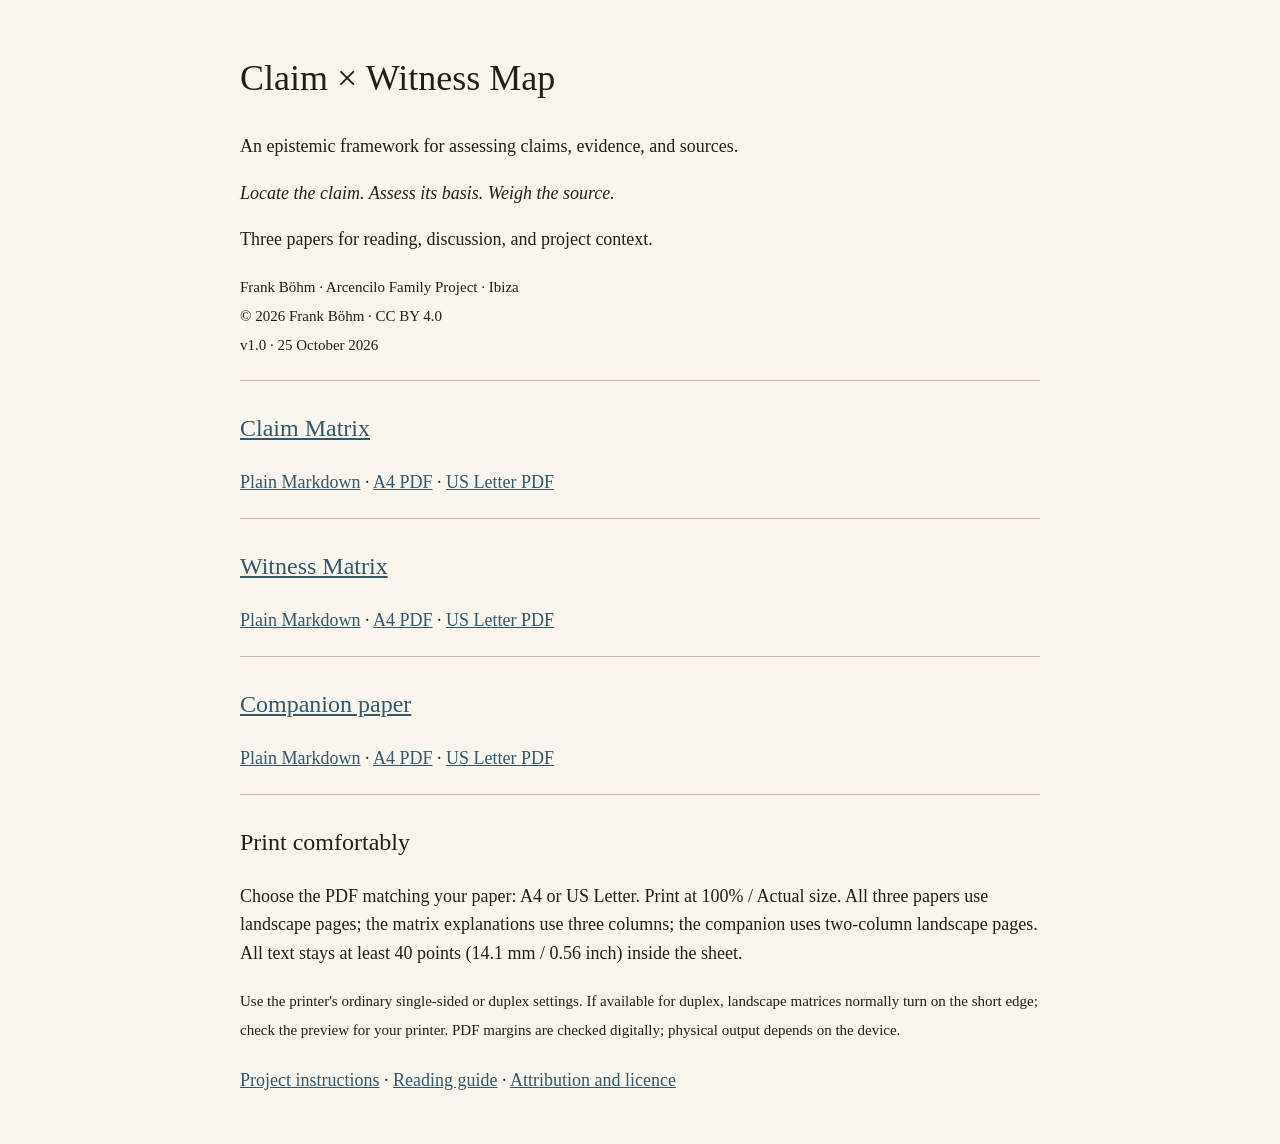
==== html/index.html @ 0bbe0c0c "Publish CWM v1.0 under CC BY 4.0" ====
<!doctype html><html lang="en"><meta charset="utf-8"><meta name="viewport" content="width=device-width,initial-scale=1"><title>Claim × Witness Map · Reading and print editions</title><style>body{background:#faf6ee;color:#241e18;max-width:800px;margin:50px auto;padding:0 24px;font:18px/1.6 Georgia,serif}h1,h2{font-weight:400}h1{font-size:36px}h2{font-size:24px}section{border-top:1px solid #c8baa3;margin:22px 0;padding-top:8px}a{color:#31586b}small{font-size:15px}</style><h1>Claim × Witness Map</h1><p>An epistemic framework for assessing claims, evidence, and sources.</p><p><em>Locate the claim. Assess its basis. Weigh the source.</em></p><p>Three papers for reading, discussion, and project context.</p><p><small>Frank Böhm · Arcencilo Family Project · Ibiza<br>© 2026 Frank Böhm · CC BY 4.0<br>v1.0 · 25 October 2026</small></p><section><h2><a href="claim-matrix.html">Claim Matrix</a></h2><p><a href="../markdown/claim-matrix.md">Plain Markdown</a> · <a href="../pdf/a4/Claim-Matrix.pdf">A4 PDF</a> · <a href="../pdf/us-letter/Claim-Matrix.pdf">US Letter PDF</a></p></section><section><h2><a href="witness-matrix.html">Witness Matrix</a></h2><p><a href="../markdown/witness-matrix.md">Plain Markdown</a> · <a href="../pdf/a4/Witness-Matrix.pdf">A4 PDF</a> · <a href="../pdf/us-letter/Witness-Matrix.pdf">US Letter PDF</a></p></section><section><h2><a href="companion-paper.html">Companion paper</a></h2><p><a href="../markdown/companion-paper.md">Plain Markdown</a> · <a href="../pdf/a4/Companion-Paper.pdf">A4 PDF</a> · <a href="../pdf/us-letter/Companion-Paper.pdf">US Letter PDF</a></p></section><section><h2>Print comfortably</h2><p>Choose the PDF matching your paper: A4 or US Letter. Print at 100% / Actual size. All three papers use landscape pages; the matrix explanations use three columns; the companion uses two-column landscape pages. All text stays at least 40 points (14.1 mm / 0.56 inch) inside the sheet.</p><small>Use the printer's ordinary single-sided or duplex settings. If available for duplex, landscape matrices normally turn on the short edge; check the preview for your printer. PDF margins are checked digitally; physical output depends on the device.</small></section><p><a href="../markdown/project-instructions.md">Project instructions</a> · <a href="../README.md">Reading guide</a> · <a href="../NOTICE.md">Attribution and licence</a></p></html>
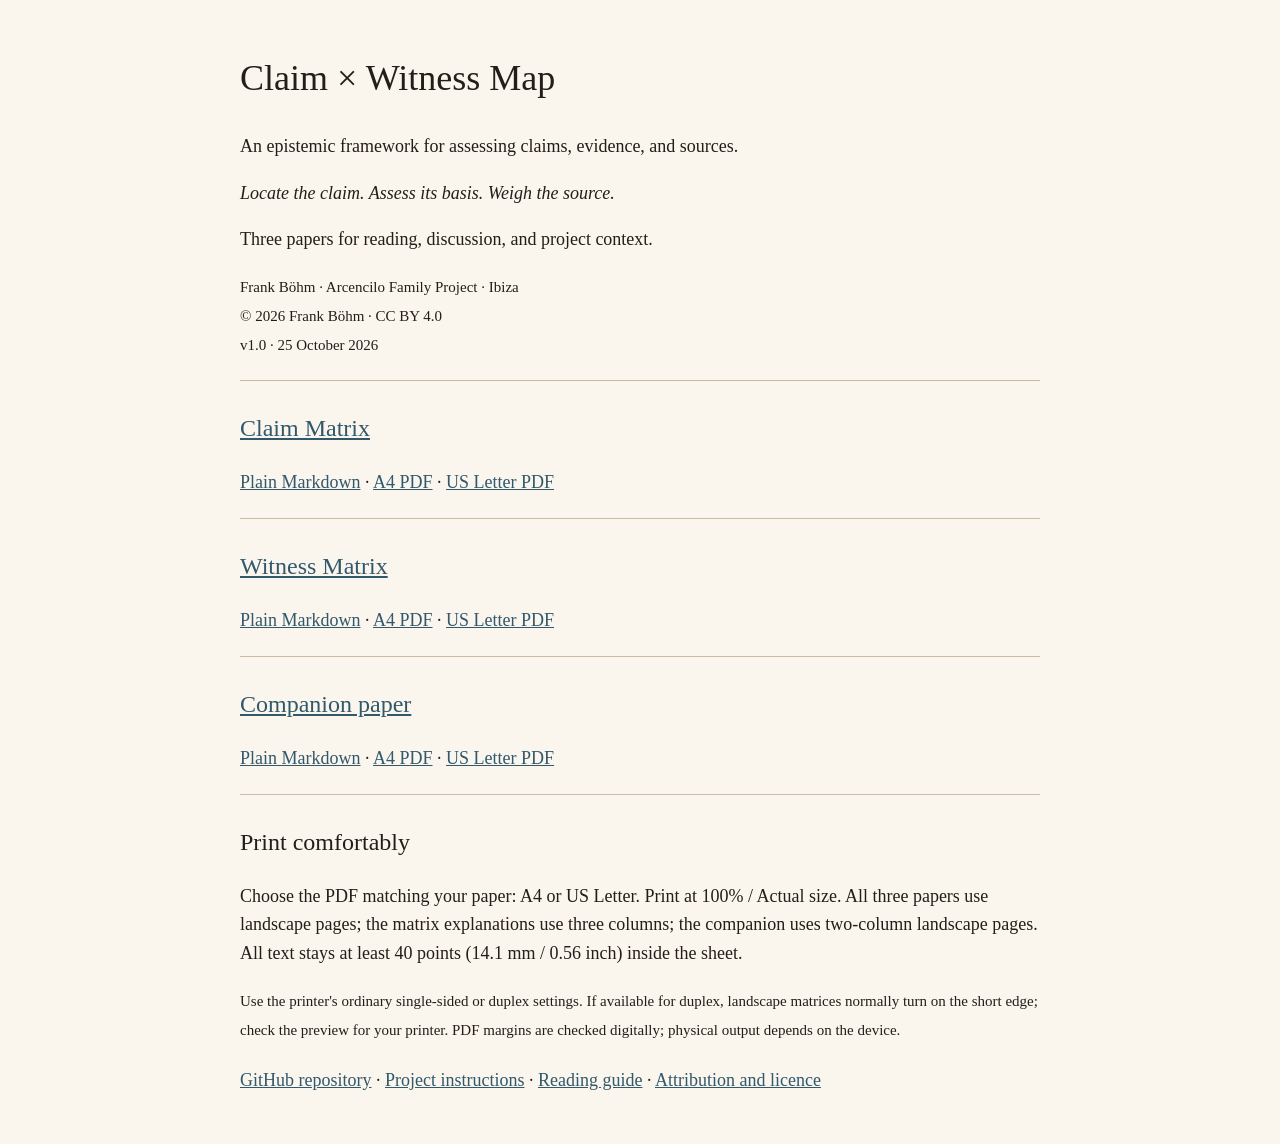
==== commit 44a9442b: "Link readers directly to the formatted CWM website" ====
--- a/html/index.html
+++ b/html/index.html
@@ -1 +1 @@
-<!doctype html><html lang="en"><meta charset="utf-8"><meta name="viewport" content="width=device-width,initial-scale=1"><title>Claim × Witness Map · Reading and print editions</title><style>body{background:#faf6ee;color:#241e18;max-width:800px;margin:50px auto;padding:0 24px;font:18px/1.6 Georgia,serif}h1,h2{font-weight:400}h1{font-size:36px}h2{font-size:24px}section{border-top:1px solid #c8baa3;margin:22px 0;padding-top:8px}a{color:#31586b}small{font-size:15px}</style><h1>Claim × Witness Map</h1><p>An epistemic framework for assessing claims, evidence, and sources.</p><p><em>Locate the claim. Assess its basis. Weigh the source.</em></p><p>Three papers for reading, discussion, and project context.</p><p><small>Frank Böhm · Arcencilo Family Project · Ibiza<br>© 2026 Frank Böhm · CC BY 4.0<br>v1.0 · 25 October 2026</small></p><section><h2><a href="claim-matrix.html">Claim Matrix</a></h2><p><a href="../markdown/claim-matrix.md">Plain Markdown</a> · <a href="../pdf/a4/Claim-Matrix.pdf">A4 PDF</a> · <a href="../pdf/us-letter/Claim-Matrix.pdf">US Letter PDF</a></p></section><section><h2><a href="witness-matrix.html">Witness Matrix</a></h2><p><a href="../markdown/witness-matrix.md">Plain Markdown</a> · <a href="../pdf/a4/Witness-Matrix.pdf">A4 PDF</a> · <a href="../pdf/us-letter/Witness-Matrix.pdf">US Letter PDF</a></p></section><section><h2><a href="companion-paper.html">Companion paper</a></h2><p><a href="../markdown/companion-paper.md">Plain Markdown</a> · <a href="../pdf/a4/Companion-Paper.pdf">A4 PDF</a> · <a href="../pdf/us-letter/Companion-Paper.pdf">US Letter PDF</a></p></section><section><h2>Print comfortably</h2><p>Choose the PDF matching your paper: A4 or US Letter. Print at 100% / Actual size. All three papers use landscape pages; the matrix explanations use three columns; the companion uses two-column landscape pages. All text stays at least 40 points (14.1 mm / 0.56 inch) inside the sheet.</p><small>Use the printer's ordinary single-sided or duplex settings. If available for duplex, landscape matrices normally turn on the short edge; check the preview for your printer. PDF margins are checked digitally; physical output depends on the device.</small></section><p><a href="../markdown/project-instructions.md">Project instructions</a> · <a href="../README.md">Reading guide</a> · <a href="../NOTICE.md">Attribution and licence</a></p></html>+<!doctype html><html lang="en"><meta charset="utf-8"><meta name="viewport" content="width=device-width,initial-scale=1"><title>Claim × Witness Map · Reading and print editions</title><style>body{background:#faf6ee;color:#241e18;max-width:800px;margin:50px auto;padding:0 24px;font:18px/1.6 Georgia,serif}h1,h2{font-weight:400}h1{font-size:36px}h2{font-size:24px}section{border-top:1px solid #c8baa3;margin:22px 0;padding-top:8px}a{color:#31586b}small{font-size:15px}</style><h1>Claim × Witness Map</h1><p>An epistemic framework for assessing claims, evidence, and sources.</p><p><em>Locate the claim. Assess its basis. Weigh the source.</em></p><p>Three papers for reading, discussion, and project context.</p><p><small>Frank Böhm · Arcencilo Family Project · Ibiza<br>© 2026 Frank Böhm · CC BY 4.0<br>v1.0 · 25 October 2026</small></p><section><h2><a href="claim-matrix.html">Claim Matrix</a></h2><p><a href="../markdown/claim-matrix.md">Plain Markdown</a> · <a href="../pdf/a4/Claim-Matrix.pdf">A4 PDF</a> · <a href="../pdf/us-letter/Claim-Matrix.pdf">US Letter PDF</a></p></section><section><h2><a href="witness-matrix.html">Witness Matrix</a></h2><p><a href="../markdown/witness-matrix.md">Plain Markdown</a> · <a href="../pdf/a4/Witness-Matrix.pdf">A4 PDF</a> · <a href="../pdf/us-letter/Witness-Matrix.pdf">US Letter PDF</a></p></section><section><h2><a href="companion-paper.html">Companion paper</a></h2><p><a href="../markdown/companion-paper.md">Plain Markdown</a> · <a href="../pdf/a4/Companion-Paper.pdf">A4 PDF</a> · <a href="../pdf/us-letter/Companion-Paper.pdf">US Letter PDF</a></p></section><section><h2>Print comfortably</h2><p>Choose the PDF matching your paper: A4 or US Letter. Print at 100% / Actual size. All three papers use landscape pages; the matrix explanations use three columns; the companion uses two-column landscape pages. All text stays at least 40 points (14.1 mm / 0.56 inch) inside the sheet.</p><small>Use the printer's ordinary single-sided or duplex settings. If available for duplex, landscape matrices normally turn on the short edge; check the preview for your printer. PDF margins are checked digitally; physical output depends on the device.</small></section><p><a href="https://github.com/arcencilo-family/claim-witness-map">GitHub repository</a> · <a href="../markdown/project-instructions.md">Project instructions</a> · <a href="../README.md">Reading guide</a> · <a href="../NOTICE.md">Attribution and licence</a></p></html>
